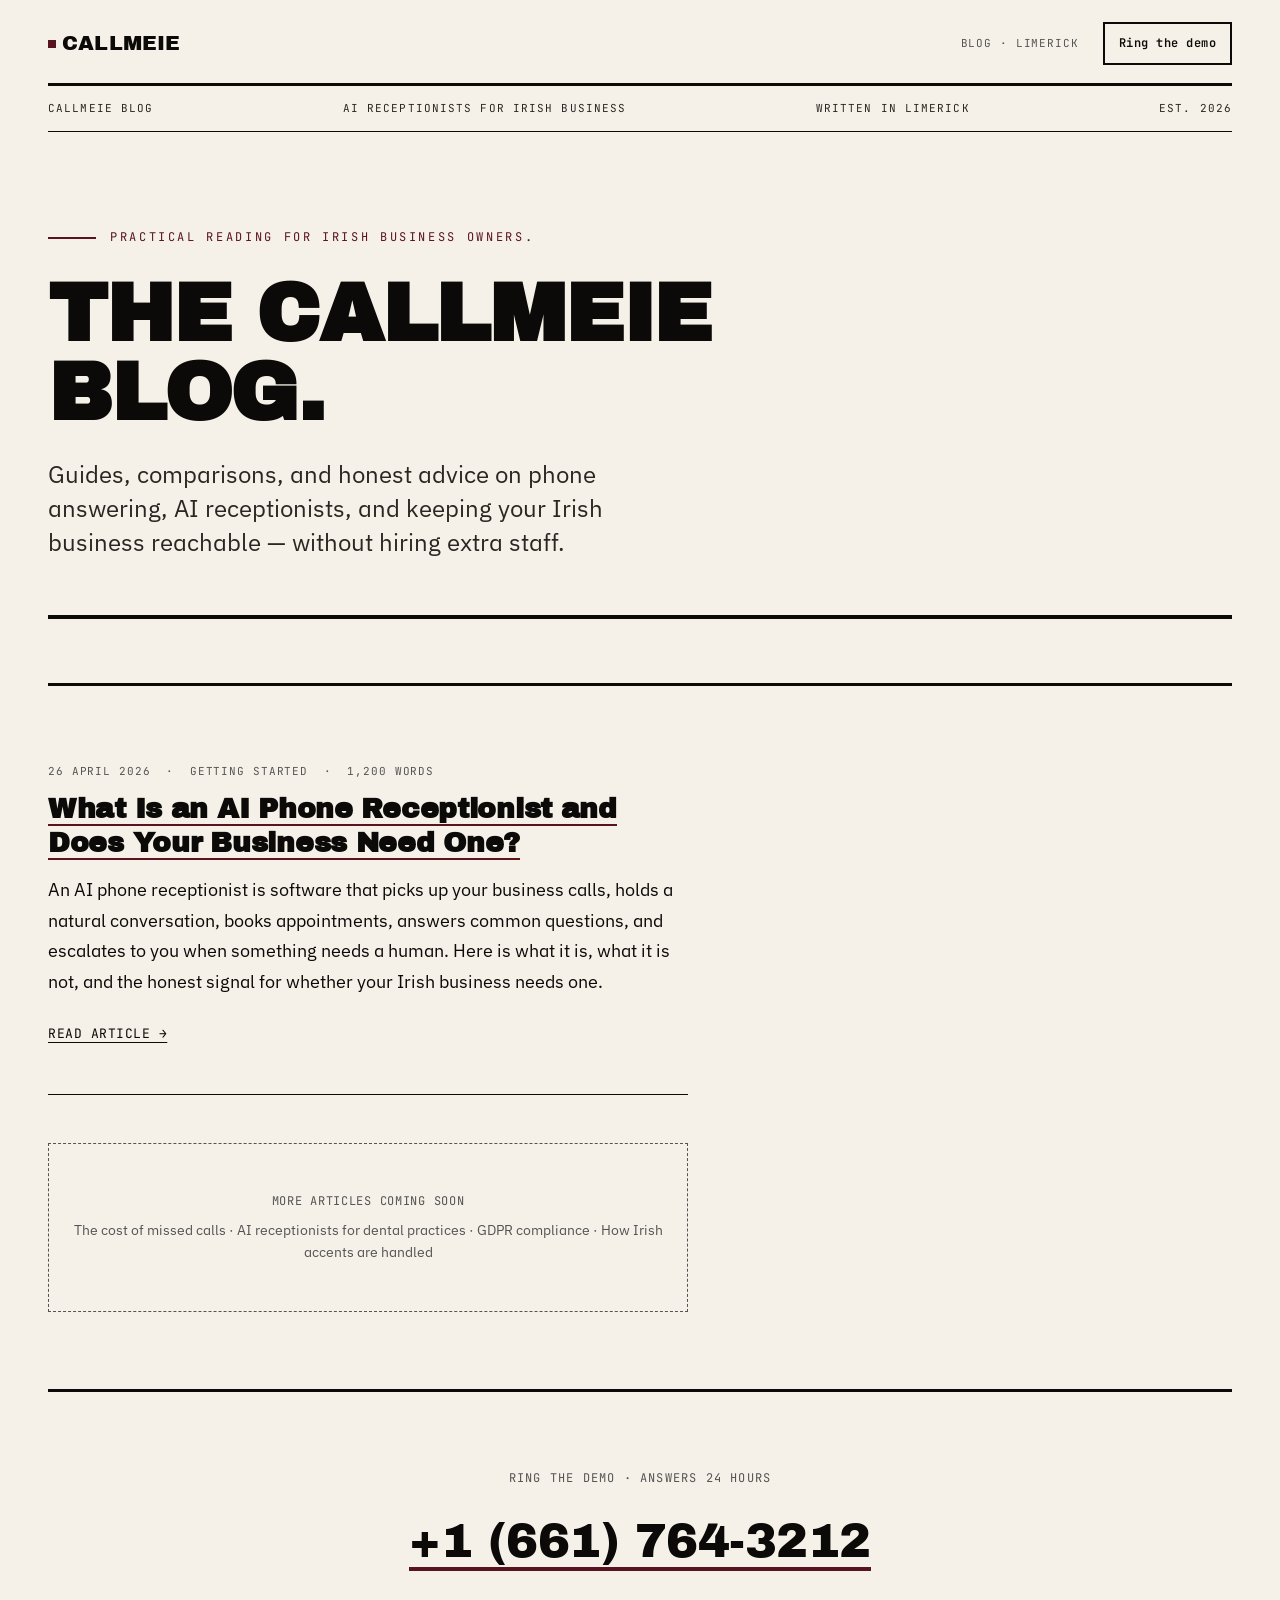
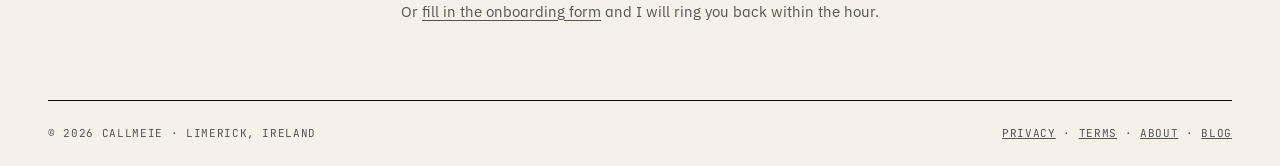
==== blog/index.html @ 223cea95 "feat(site): add blog section, about page, brand assets, SEO improvements - /blog/: new static blog l" ====
<!doctype html>
<html lang="en-IE">
<head>
<meta charset="utf-8" />
<meta name="viewport" content="width=device-width, initial-scale=1" />
<title>Blog — AI Receptionist for Irish Businesses | CallMeIE</title>
<meta name="description" content="Guides, comparisons, and practical advice on AI phone answering for Irish small businesses. Written in Limerick for Irish owners." />
<link rel="canonical" href="https://callmeie.ie/blog/" />
<link rel="icon" type="image/png" sizes="512x512" href="/favicon.png" />
<link rel="icon" type="image/svg+xml" href="/favicon.svg" />
<link rel="apple-touch-icon" href="/favicon.png" />

<!-- Geo / Local SEO -->
<meta name="geo.region" content="IE-LK" />
<meta name="geo.placename" content="Limerick, Ireland" />
<meta name="geo.position" content="52.6638;-8.6267" />
<meta name="ICBM" content="52.6638, -8.6267" />

<!-- Open Graph -->
<meta property="og:type" content="website" />
<meta property="og:url" content="https://callmeie.ie/blog/" />
<meta property="og:title" content="Blog — AI Receptionist for Irish Businesses | CallMeIE" />
<meta property="og:description" content="Guides and practical advice on AI phone answering for Irish small businesses." />
<meta property="og:locale" content="en_IE" />
<meta property="og:site_name" content="CallMeIE" />

<!-- Structured Data -->
<script type="application/ld+json">
{
  "@context": "https://schema.org",
  "@graph": [
    {
      "@type": "Blog",
      "@id": "https://callmeie.ie/blog/#blog",
      "name": "CallMeIE Blog",
      "url": "https://callmeie.ie/blog/",
      "description": "Guides and practical advice on AI phone answering for Irish small businesses.",
      "publisher": { "@id": "https://callmeie.ie/#business" }
    },
    {
      "@type": "BreadcrumbList",
      "itemListElement": [
        { "@type": "ListItem", "position": 1, "name": "Home", "item": "https://callmeie.ie/" },
        { "@type": "ListItem", "position": 2, "name": "Blog", "item": "https://callmeie.ie/blog/" }
      ]
    }
  ]
}
</script>

<link rel="preconnect" href="https://fonts.googleapis.com">
<link rel="preconnect" href="https://fonts.gstatic.com" crossorigin>
<link href="https://fonts.googleapis.com/css2?family=Archivo+Black&family=IBM+Plex+Sans:wght@400;500;600;700&family=JetBrains+Mono:wght@400;500;600;700&display=swap" rel="stylesheet">
<link rel="stylesheet" href="/styles.css">
</head>
<body>

<div class="page">

  <header class="topbar" role="banner">
    <a class="wordmark" href="/" aria-label="CallMeIE — home">
      <span class="wordmark__dot" aria-hidden="true"></span>CallMeIE
    </a>
    <div class="topbar__right">
      <span class="topbar__meta">Blog · Limerick</span>
      <a class="topbar__cta" href="tel:+16617643212">Ring the demo</a>
    </div>
  </header>

  <div class="masthead-strip" aria-hidden="true">
    <span>CallMeIE Blog</span>
    <span>AI Receptionists for Irish Business</span>
    <span>Written in Limerick</span>
    <span>Est. 2026</span>
  </div>

  <!-- HERO -->
  <section class="hero" id="top" aria-labelledby="blog-title" style="padding-bottom: 0;">
    <div class="hero__kicker">Practical reading for Irish business owners.</div>
    <h1 id="blog-title" class="hero__headline">The CallMeIE Blog.</h1>
    <p class="hero__sub">
      Guides, comparisons, and honest advice on phone answering, AI receptionists,
      and keeping your Irish business reachable — without hiring extra staff.
    </p>
  </section>

  <div style="border-top: 3px solid var(--ink); margin-top: clamp(32px,5vw,64px);"></div>

  <!-- ARTICLE LISTING -->
  <section style="max-width: var(--measure); margin: clamp(40px,6vw,80px) 0;" aria-label="Articles">

    <!-- Article 1 -->
    <article style="border-bottom: 1px solid var(--ink); padding-bottom: clamp(32px,4vw,48px); margin-bottom: clamp(32px,4vw,48px);">
      <div style="font-family:'JetBrains Mono',monospace; font-size:11px; letter-spacing:0.08em; text-transform:uppercase; color:var(--ink-muted); margin-bottom:12px;">
        26 April 2026 &nbsp;·&nbsp; Getting Started &nbsp;·&nbsp; 1,200 words
      </div>
      <h2 style="font-family:'Archivo Black',sans-serif; font-size:clamp(20px,2.6vw,28px); margin:0 0 16px; letter-spacing:-0.01em; line-height:1.2;">
        <a href="/blog/what-is-an-ai-phone-receptionist.html" style="text-decoration:none; color:var(--ink); border-bottom:2px solid var(--burgundy);">
          What Is an AI Phone Receptionist and Does Your Business Need One?
        </a>
      </h2>
      <p style="margin:0 0 20px; line-height:1.7;">
        An AI phone receptionist is software that picks up your business calls, holds a
        natural conversation, books appointments, answers common questions, and escalates
        to you when something needs a human. Here is what it is, what it is not, and
        the honest signal for whether your Irish business needs one.
      </p>
      <a href="/blog/what-is-an-ai-phone-receptionist.html" style="font-family:'JetBrains Mono',monospace; font-size:13px; letter-spacing:0.04em; text-transform:uppercase; color:var(--ink); text-decoration:underline; text-underline-offset:4px;">
        Read article →
      </a>
    </article>

    <!-- Coming Soon placeholder -->
    <div style="padding: clamp(32px,4vw,48px) 0; text-align:center; border: 1px dashed var(--ink-muted);">
      <p style="font-family:'JetBrains Mono',monospace; font-size:12px; letter-spacing:0.06em; text-transform:uppercase; color:var(--ink-muted); margin:0 0 8px;">
        More articles coming soon
      </p>
      <p style="margin:0; color:var(--ink-muted); font-size:14px;">
        The cost of missed calls · AI receptionists for dental practices · GDPR compliance · How Irish accents are handled
      </p>
    </div>

  </section>

  <!-- CTA -->
  <section style="border-top: 3px solid var(--ink); padding: clamp(40px,6vw,80px) 0; text-align:center;" aria-label="Get started">
    <p style="font-family:'JetBrains Mono',monospace; font-size:12px; letter-spacing:0.1em; text-transform:uppercase; color:var(--ink-muted); margin:0 0 16px;">
      Ring the demo · Answers 24 hours
    </p>
    <a href="tel:+16617643212" style="font-family:'Archivo Black',sans-serif; font-size:clamp(28px,4vw,48px); text-decoration:none; letter-spacing:-0.01em; border-bottom:4px solid var(--burgundy);">
      +1 (661) 764-3212
    </a>
    <p style="margin: 20px 0 0; font-size: 15px; color: var(--ink-muted);">
      Or <a href="/onboard.html" style="text-decoration:underline; text-underline-offset:3px;">fill in the onboarding form</a> and I will ring you back within the hour.
    </p>
  </section>

  <!-- FOOTER -->
  <footer style="border-top: 1px solid var(--ink); padding: 24px 0; display:flex; justify-content:space-between; align-items:center; flex-wrap:wrap; gap:12px; font-family:'JetBrains Mono',monospace; font-size:11px; letter-spacing:0.06em; text-transform:uppercase; color:var(--ink-muted);">
    <span>© 2026 CallMeIE · Limerick, Ireland</span>
    <span>
      <a href="/privacy.html" style="color:inherit;">Privacy</a> ·
      <a href="/terms.html" style="color:inherit;">Terms</a> ·
      <a href="/about.html" style="color:inherit;">About</a> ·
      <a href="/blog/" style="color:inherit;">Blog</a>
    </span>
  </footer>

</div>

</body>
</html>
---- styles.css ----
/* CallMeIE — Brutalism Editorial × Telephonic Mono
   Paper cream + deep ink + single burgundy accent.
   Archivo Black display · IBM Plex Sans body · JetBrains Mono for phone numbers, timestamps, prices.
   The phone number IS the hero visual. */

:root {
  --paper: #F5F1E8;
  --paper-deep: #ECE7D9;
  --ink: #0b0a08;
  --ink-soft: #2a2622;
  --ink-muted: #545454;
  --burgundy: #5A1420;
  --measure: 640px;
  --section-gap: clamp(56px, 8vw, 112px);
  --rule-heavy: 3px;
  --rule-thick: 4px;
}

*, *::before, *::after { box-sizing: border-box; }
html { -webkit-text-size-adjust: 100%; }
body {
  margin: 0; background: var(--paper); color: var(--ink);
  font-family: 'IBM Plex Sans', -apple-system, BlinkMacSystemFont, 'Segoe UI', sans-serif;
  font-feature-settings: "ss01", "cv11";
  font-size: 18px; line-height: 1.58;
  -webkit-font-smoothing: antialiased;
}

a { color: inherit; }
a:hover { text-decoration-thickness: 2px; }
::selection { background: var(--burgundy); color: var(--paper); }

/* Layout scaffold */
.page { max-width: 1280px; margin: 0 auto; padding: 0 clamp(20px, 4vw, 48px); position: relative; }

/* Topbar */
.topbar {
  position: relative; z-index: 5;
  display: flex; align-items: center; justify-content: space-between;
  padding: 22px 0 18px; border-bottom: var(--rule-heavy) solid var(--ink);
  gap: 16px;
}
.wordmark {
  font-family: 'Archivo Black', 'Arial Black', sans-serif;
  font-size: clamp(18px, 1.6vw, 22px); letter-spacing: 0.01em;
  text-transform: uppercase; color: var(--ink); text-decoration: none;
}
.wordmark__dot {
  display: inline-block; width: 8px; height: 8px;
  background: var(--burgundy); margin: 0 6px 2px 0; vertical-align: middle;
}
.topbar__right { display: flex; align-items: center; gap: 24px; flex-wrap: wrap; justify-content: flex-end; }
.topbar__meta {
  font-family: 'JetBrains Mono', ui-monospace, Menlo, monospace;
  font-size: 11px; letter-spacing: 0.08em; text-transform: uppercase; color: var(--ink-muted);
}
@media (max-width: 720px) { .topbar__meta { display: none; } }
.topbar__cta {
  font-family: 'JetBrains Mono', ui-monospace, monospace;
  font-size: 12px; font-weight: 600; letter-spacing: 0.04em;
  color: var(--ink); text-decoration: none;
  padding: 10px 14px; border: 2px solid var(--ink);
  transition: background 0.15s ease, color 0.15s ease;
  white-space: nowrap;
}
.topbar__cta:hover { background: var(--ink); color: var(--paper); }

/* Masthead strip */
.masthead-strip {
  display: flex; justify-content: space-between; align-items: baseline;
  padding: 14px 0; border-bottom: 1px solid var(--ink);
  font-family: 'JetBrains Mono', monospace;
  font-size: 11px; letter-spacing: 0.1em; text-transform: uppercase; color: var(--ink-soft);
  gap: 18px; flex-wrap: wrap;
}
@media (max-width: 720px) {
  .masthead-strip { flex-direction: column; gap: 4px; align-items: flex-start; }
}

/* HERO — the phone number is the visual */
.hero {
  position: relative;
  padding: clamp(44px, 8vw, 96px) 0 clamp(56px, 9vw, 120px);
  border-bottom: var(--rule-thick) solid var(--ink);
}
.hero__kicker {
  font-family: 'JetBrains Mono', monospace;
  font-size: 12px; letter-spacing: 0.22em; text-transform: uppercase;
  color: var(--burgundy); margin-bottom: 28px;
  display: flex; align-items: center; gap: 14px;
}
.hero__kicker::before {
  content: ""; display: inline-block; width: 48px; height: 2px; background: var(--burgundy);
}
.hero__headline {
  font-family: 'Archivo Black', 'Arial Black', sans-serif;
  font-size: clamp(36px, 6.4vw, 88px); line-height: 0.96;
  letter-spacing: -0.015em; text-transform: uppercase;
  margin: 0 0 24px; color: var(--ink); max-width: 14ch;
}
.hero__sub {
  font-family: 'IBM Plex Sans', system-ui, sans-serif;
  font-weight: 400;
  font-size: clamp(18px, 2vw, 24px); line-height: 1.42;
  color: var(--ink-soft); max-width: 620px; margin: 0 0 clamp(36px, 5vw, 56px);
}
.hero__sub em { font-style: normal; font-weight: 600; color: var(--ink); }

.demo-number {
  font-family: 'JetBrains Mono', ui-monospace, monospace;
  font-weight: 700;
  font-size: clamp(44px, 12vw, 128px);
  line-height: 1.0; letter-spacing: -0.03em;
  color: var(--ink);
  display: block;
  margin: 0 0 16px;
  word-break: break-all;
  font-variant-numeric: tabular-nums;
  text-decoration: none;
}
.demo-number:hover { color: var(--burgundy); }
.demo-number__label {
  font-family: 'JetBrains Mono', monospace;
  font-size: 11px; font-weight: 500; letter-spacing: 0.22em; text-transform: uppercase;
  color: var(--ink-muted);
  display: block; margin-bottom: 10px;
}
.demo-number__caption {
  font-family: 'JetBrains Mono', monospace;
  font-size: 12px; letter-spacing: 0.1em; text-transform: uppercase;
  color: var(--ink-muted); margin-top: 8px;
}

.hero__actions {
  margin-top: clamp(28px, 4vw, 44px);
  display: flex; gap: 28px; align-items: center; flex-wrap: wrap;
}
.btn-primary {
  font-family: 'Archivo Black', sans-serif;
  font-size: 13px; letter-spacing: 0.14em; text-transform: uppercase;
  color: var(--paper); background: var(--ink);
  padding: 16px 22px; text-decoration: none;
  border: 2px solid var(--ink);
  transition: background 0.15s ease, color 0.15s ease;
  display: inline-block;
}
.btn-primary:hover { background: var(--burgundy); border-color: var(--burgundy); color: var(--paper); }
.btn-secondary {
  font-family: 'IBM Plex Sans', system-ui, sans-serif; font-weight: 400;
  font-size: 16px; color: var(--ink);
  text-decoration: none; border-bottom: 2px solid var(--ink);
  padding-bottom: 2px;
}
.btn-secondary:hover { color: var(--burgundy); border-bottom-color: var(--burgundy); }

/* Section scaffolding */
section.editorial {
  padding: var(--section-gap) 0;
  border-bottom: var(--rule-thick) solid var(--ink);
  position: relative; z-index: 2;
}
.section-head {
  display: grid; grid-template-columns: 80px 1fr;
  gap: 22px; align-items: baseline; margin-bottom: 48px;
}
@media (max-width: 640px) { .section-head { grid-template-columns: 56px 1fr; gap: 14px; } }
.section-num {
  font-family: 'JetBrains Mono', monospace;
  font-size: 11px; letter-spacing: 0.16em; color: var(--ink-muted);
  padding-top: 0.6em; border-top: 2px solid var(--ink);
}
.section-title {
  font-family: 'Archivo Black', sans-serif;
  font-size: clamp(30px, 4.6vw, 62px); line-height: 0.95;
  letter-spacing: -0.015em; text-transform: uppercase; margin: 0; color: var(--ink);
}
.section-dek {
  font-family: 'IBM Plex Sans', system-ui, sans-serif; font-weight: 400;
  font-size: clamp(17px, 1.6vw, 20px); line-height: 1.5;
  color: var(--ink-soft); max-width: var(--measure); margin: 20px 0 0 102px;
}
@media (max-width: 640px) { .section-dek { margin-left: 70px; } }

/* Demo strip — how the demo works */
.demo-strip {
  display: grid; grid-template-columns: 1.2fr 1fr; gap: clamp(32px, 5vw, 72px);
  align-items: start; border-top: 1px solid var(--ink); padding-top: 44px;
}
@media (max-width: 860px) { .demo-strip { grid-template-columns: 1fr; gap: 36px; } }
.demo-strip__prose p {
  font-family: 'IBM Plex Sans', system-ui, sans-serif; font-size: 18px; line-height: 1.62;
  margin: 0 0 16px; color: var(--ink-soft); max-width: 540px;
}
.demo-strip__prose strong { color: var(--ink); font-weight: 600; }
.demo-steps {
  list-style: none; padding: 0; margin: 24px 0 0; counter-reset: demo;
  border-top: 1px solid var(--ink);
}
.demo-steps li {
  counter-increment: demo;
  padding: 14px 0 14px 44px; border-bottom: 1px solid var(--ink);
  position: relative;
  font-family: 'IBM Plex Sans', system-ui, sans-serif; font-size: 16px; line-height: 1.5; color: var(--ink);
}
.demo-steps li::before {
  content: counter(demo, decimal-leading-zero);
  position: absolute; left: 0; top: 14px;
  font-family: 'JetBrains Mono', monospace;
  font-size: 11px; font-weight: 500; letter-spacing: 0.1em;
  color: var(--burgundy);
}
.demo-steps li b {
  font-family: 'Archivo Black', sans-serif; font-weight: 400;
  text-transform: uppercase; letter-spacing: 0.02em; font-size: 14px;
  display: block; margin-bottom: 2px; color: var(--ink);
}

/* Call log excerpt */
.call-log {
  border-top: 2px solid var(--ink); border-bottom: 2px solid var(--ink);
  padding: 24px 0; margin: 0;
  font-family: 'JetBrains Mono', monospace;
  font-size: clamp(13px, 1.3vw, 15px); line-height: 1.9;
  color: var(--ink);
}
.call-log__kicker {
  font-size: 10px; letter-spacing: 0.22em; text-transform: uppercase;
  color: var(--burgundy); margin-bottom: 14px;
  padding-bottom: 10px; border-bottom: 1px solid var(--ink);
}
.call-log__line { display: block; }
.call-log__time { color: var(--ink-muted); margin-right: 10px; }
.call-log__who { font-weight: 600; color: var(--burgundy); margin-right: 8px; }
.call-log__who--ai { color: var(--ink); }
.call-log__text { color: var(--ink-soft); font-family: 'IBM Plex Sans', system-ui, sans-serif; font-weight: 400; font-size: 16px; }

/* What it handles */
.handles-grid {
  display: grid; grid-template-columns: 1fr 1fr; gap: 0;
  border-top: 1px solid var(--ink);
}
@media (max-width: 860px) { .handles-grid { grid-template-columns: 1fr; } }
.handles-item {
  padding: 36px 28px 40px 0; border-bottom: 1px solid var(--ink);
}
.handles-item:nth-child(odd) { padding-right: 40px; border-right: 1px solid var(--ink); }
.handles-item:nth-child(even) { padding-left: 40px; padding-right: 0; }
@media (max-width: 860px) {
  .handles-item, .handles-item:nth-child(odd), .handles-item:nth-child(even) {
    padding: 28px 0; border-right: 0;
  }
}
.handles-item__num {
  font-family: 'JetBrains Mono', monospace;
  font-size: 11px; letter-spacing: 0.22em; text-transform: uppercase;
  color: var(--burgundy); margin-bottom: 12px;
  display: flex; align-items: center; gap: 12px;
}
.handles-item__num::before {
  content: ""; width: 24px; height: 2px; background: var(--burgundy); display: inline-block;
}
.handles-item__title {
  font-family: 'Archivo Black', sans-serif;
  font-size: clamp(22px, 2.2vw, 28px); line-height: 1.05;
  letter-spacing: -0.005em; text-transform: uppercase;
  margin: 0 0 12px; color: var(--ink);
}
.handles-item p {
  font-family: 'IBM Plex Sans', system-ui, sans-serif; font-size: 16px; line-height: 1.55;
  color: var(--ink-soft); margin: 0; max-width: 480px;
}

/* Verticals — editorial blocks */
.vertical {
  display: grid; grid-template-columns: 180px 1fr; gap: 48px;
  padding: 48px 0; border-top: 1px solid var(--ink); align-items: start;
}
.vertical:last-of-type { border-bottom: 1px solid var(--ink); }
@media (max-width: 860px) { .vertical { grid-template-columns: 1fr; gap: 20px; padding: 40px 0; } }
.vertical__label {
  font-family: 'JetBrains Mono', monospace;
  font-size: 11px; letter-spacing: 0.2em; text-transform: uppercase;
  color: var(--ink-muted); padding-top: 6px;
}
.vertical__label b {
  display: block; font-family: 'Archivo Black', sans-serif;
  font-size: clamp(24px, 2.4vw, 30px); letter-spacing: -0.01em; color: var(--burgundy);
  margin-bottom: 8px; font-weight: 400; line-height: 1;
}
.vertical__body { max-width: var(--measure); }
.vertical__head {
  font-family: 'Archivo Black', sans-serif;
  font-size: clamp(20px, 2.2vw, 28px); line-height: 1.05;
  text-transform: uppercase; letter-spacing: -0.005em;
  margin: 0 0 16px; color: var(--ink);
}
.vertical__body > p {
  font-family: 'IBM Plex Sans', system-ui, sans-serif; font-size: 17px; line-height: 1.6;
  margin: 0 0 16px; color: var(--ink-soft);
}
.qa {
  border-top: 1px solid var(--ink); border-bottom: 1px solid var(--ink);
  margin: 20px 0; padding: 14px 0;
}
.qa__row { display: grid; grid-template-columns: 80px 1fr; gap: 14px; padding: 6px 0; }
.qa__tag {
  font-family: 'JetBrains Mono', monospace;
  font-size: 10px; letter-spacing: 0.2em; text-transform: uppercase;
  color: var(--burgundy); padding-top: 4px;
}
.qa__text {
  font-family: 'IBM Plex Sans', system-ui, sans-serif; font-weight: 400; font-size: 16px;
  line-height: 1.5; color: var(--ink);
}
.qa__text--a { font-style: normal; }

/* Pricing */
.pricing {
  display: grid; grid-template-columns: repeat(3, 1fr); gap: 0;
  border-top: 1px solid var(--ink);
}
@media (max-width: 860px) { .pricing { grid-template-columns: 1fr; } }
.tier {
  padding: 40px 28px 44px; border-bottom: 1px solid var(--ink);
  border-right: 1px solid var(--ink);
}
.tier:last-child { border-right: 0; }
@media (max-width: 860px) {
  .tier { border-right: 0; padding: 32px 0; }
}
.tier--featured { background: var(--paper-deep); }
.tier__kicker {
  font-family: 'JetBrains Mono', monospace;
  font-size: 11px; letter-spacing: 0.22em; text-transform: uppercase;
  color: var(--burgundy); margin-bottom: 14px;
}
.tier__name {
  font-family: 'Archivo Black', sans-serif;
  font-size: clamp(28px, 3vw, 40px); line-height: 1;
  text-transform: uppercase; letter-spacing: -0.01em;
  margin: 0 0 20px; color: var(--ink);
}
.tier__price {
  font-family: 'JetBrains Mono', monospace; font-weight: 600;
  font-size: clamp(28px, 3.2vw, 44px); color: var(--ink);
  letter-spacing: -0.02em; line-height: 1; margin-bottom: 6px;
}
.tier__price span {
  font-size: 14px; font-weight: 400; color: var(--ink-muted);
  letter-spacing: 0; margin-left: 4px;
}
.tier__setup {
  font-family: 'JetBrains Mono', monospace;
  font-size: 12px; letter-spacing: 0.06em; color: var(--ink-muted);
  margin-bottom: 22px; padding-bottom: 16px; border-bottom: 1px solid var(--ink);
}
.tier__list { list-style: none; padding: 0; margin: 0 0 24px; }
.tier__list li {
  font-family: 'IBM Plex Sans', system-ui, sans-serif; font-size: 15px; line-height: 1.5;
  color: var(--ink-soft); padding: 8px 0;
  border-bottom: 1px dashed rgba(11,10,8,0.2);
}
.tier__list li:last-child { border-bottom: 0; }
.tier__list li::before {
  content: "+"; font-family: 'JetBrains Mono', monospace; font-weight: 600;
  color: var(--burgundy); margin-right: 10px;
}
.tier__cta {
  display: inline-block; margin-top: 12px;
  font-family: 'Archivo Black', sans-serif;
  font-size: 12px; letter-spacing: 0.14em; text-transform: uppercase;
  color: var(--ink); text-decoration: none;
  padding: 12px 16px; border: 2px solid var(--ink);
  transition: background 0.15s, color 0.15s;
}
.tier__cta:hover { background: var(--ink); color: var(--paper); }

.enterprise {
  margin-top: 32px; padding: 32px 0 0; border-top: 2px solid var(--ink);
  display: grid; grid-template-columns: 220px 1fr auto; gap: 32px; align-items: baseline;
}
@media (max-width: 760px) { .enterprise { grid-template-columns: 1fr; gap: 14px; } }
.enterprise__name {
  font-family: 'Archivo Black', sans-serif;
  font-size: clamp(22px, 2.4vw, 30px); text-transform: uppercase; margin: 0;
}
.enterprise__body {
  font-family: 'IBM Plex Sans', system-ui, sans-serif; font-size: 16px; color: var(--ink-soft); line-height: 1.5; margin: 0;
}
.enterprise__price {
  font-family: 'JetBrains Mono', monospace; font-weight: 600;
  font-size: 16px; color: var(--ink); letter-spacing: 0.04em; text-transform: uppercase;
  white-space: nowrap;
}

/* Cost comparison */
.cost-compare {
  display: grid; grid-template-columns: 1fr 1fr; gap: 0;
  border-top: 2px solid var(--ink); border-bottom: 2px solid var(--ink);
}
@media (max-width: 760px) { .cost-compare { grid-template-columns: 1fr; } }
.cost-col {
  padding: 36px 32px 40px 0;
}
.cost-col:first-child { border-right: 1px solid var(--ink); padding-right: 40px; }
.cost-col:last-child { padding-left: 40px; padding-right: 0; background: var(--paper-deep); }
@media (max-width: 760px) {
  .cost-col, .cost-col:first-child, .cost-col:last-child {
    padding: 28px 20px; border-right: 0;
    border-bottom: 1px solid var(--ink);
  }
  .cost-col:last-child { border-bottom: 0; }
}
.cost-col__kicker {
  font-family: 'JetBrains Mono', monospace;
  font-size: 11px; letter-spacing: 0.22em; text-transform: uppercase;
  color: var(--burgundy); margin-bottom: 12px;
}
.cost-col__head {
  font-family: 'Archivo Black', sans-serif;
  font-size: clamp(22px, 2.4vw, 30px); line-height: 1.05;
  text-transform: uppercase; letter-spacing: -0.005em;
  margin: 0 0 18px; color: var(--ink);
}
.cost-col p {
  font-family: 'IBM Plex Sans', system-ui, sans-serif; font-size: 16px; line-height: 1.55;
  color: var(--ink-soft); margin: 0 0 14px; max-width: 480px;
}
.cost-row {
  display: flex; justify-content: space-between; align-items: baseline;
  padding: 10px 0; border-bottom: 1px solid var(--ink);
  gap: 16px; font-family: 'JetBrains Mono', monospace; font-size: 13px;
}
.cost-row__label { color: var(--ink); }
.cost-row__value { color: var(--ink); font-weight: 600; text-align: right; letter-spacing: 0.02em; }
.cost-note {
  font-family: 'IBM Plex Sans', system-ui, sans-serif; font-weight: 400; font-size: 14px;
  color: var(--ink-muted); margin-top: 14px; line-height: 1.5;
}

/* Irish specifics */
.irish-list {
  list-style: none; padding: 0; margin: 0;
  border-top: 1px solid var(--ink);
}
.irish-list li {
  display: grid; grid-template-columns: 200px 1fr;
  padding: 18px 0; border-bottom: 1px solid var(--ink);
  gap: 24px; align-items: baseline;
}
@media (max-width: 640px) { .irish-list li { grid-template-columns: 1fr; gap: 4px; padding: 14px 0; } }
.irish-list li > span:first-child {
  font-family: 'JetBrains Mono', monospace;
  font-size: 11px; letter-spacing: 0.18em; text-transform: uppercase;
  color: var(--burgundy); font-weight: 500;
}
.irish-list li > span:last-child {
  font-family: 'IBM Plex Sans', system-ui, sans-serif; font-size: 16px; color: var(--ink-soft); line-height: 1.5;
}

/* Founder statement */
.founder {
  max-width: 720px; margin: 0 auto;
  padding: clamp(24px, 4vw, 48px) 0 0;
  text-align: left;
}
.founder__body {
  font-family: 'IBM Plex Sans', system-ui, sans-serif; font-weight: 400;
  font-size: clamp(20px, 2.2vw, 28px); line-height: 1.42;
  color: var(--ink); margin: 0 0 28px;
}
.founder__body em { font-style: normal; font-weight: 500; }
.founder__sign {
  display: grid; grid-template-columns: auto 1fr; gap: 22px;
  align-items: center; padding-top: 24px; border-top: 2px solid var(--ink);
}
.founder__signature {
  font-family: 'IBM Plex Sans', system-ui, sans-serif; font-weight: 500;
  font-size: 28px; color: var(--ink); line-height: 1;
  padding-right: 22px; border-right: 1px solid var(--ink);
}
.founder__caption {
  font-family: 'JetBrains Mono', monospace;
  font-size: 11px; letter-spacing: 0.08em; text-transform: uppercase;
  color: var(--ink-muted); line-height: 1.55;
}
.founder__caption strong {
  font-family: 'Archivo Black', sans-serif;
  color: var(--ink); font-weight: 400; letter-spacing: 0.04em;
  display: block; margin-bottom: 2px;
}

/* FAQ */
.faq-list { border-top: 1px solid var(--ink); }
.faq-list details {
  border-bottom: 1px solid var(--ink);
  padding: 22px 0; cursor: pointer;
}
.faq-list summary {
  list-style: none; cursor: pointer;
  display: grid; grid-template-columns: 80px 1fr 24px;
  gap: 18px; align-items: baseline;
  font-family: 'Archivo Black', sans-serif;
  font-size: clamp(18px, 2vw, 22px);
  text-transform: uppercase; letter-spacing: -0.005em;
  color: var(--ink); line-height: 1.25;
}
@media (max-width: 640px) { .faq-list summary { grid-template-columns: 56px 1fr 20px; gap: 12px; } }
.faq-list summary::-webkit-details-marker { display: none; }
.faq-list summary span.faq-num {
  font-family: 'JetBrains Mono', monospace; font-weight: 500;
  font-size: 11px; letter-spacing: 0.16em; color: var(--burgundy);
  padding-top: 0.4em;
}
.faq-list summary span.faq-toggle {
  font-family: 'JetBrains Mono', monospace; font-weight: 600;
  font-size: 20px; color: var(--ink); text-align: right; line-height: 1;
}
.faq-list details[open] summary span.faq-toggle::before { content: "−"; }
.faq-list details:not([open]) summary span.faq-toggle::before { content: "+"; }
.faq-list .faq-body {
  font-family: 'IBM Plex Sans', system-ui, sans-serif; font-size: 17px; line-height: 1.6;
  color: var(--ink-soft); max-width: var(--measure);
  margin: 18px 0 0 98px; padding-left: 0;
}
@media (max-width: 640px) { .faq-list .faq-body { margin-left: 68px; } }
.faq-list .faq-body p { margin: 0 0 10px; }
.faq-list .faq-body p:last-child { margin-bottom: 0; }

/* Final CTA */
.final-cta {
  padding: clamp(64px, 10vw, 128px) 0;
  border-bottom: var(--rule-thick) solid var(--ink);
  background: var(--ink); color: var(--paper);
}
.final-cta__kicker {
  font-family: 'JetBrains Mono', monospace;
  font-size: 12px; letter-spacing: 0.22em; text-transform: uppercase;
  color: #c89b9e; margin-bottom: 28px;
  display: flex; align-items: center; gap: 14px;
}
.final-cta__kicker::before {
  content: ""; display: inline-block; width: 48px; height: 2px; background: #c89b9e;
}
.final-cta__headline {
  font-family: 'Archivo Black', sans-serif;
  font-size: clamp(28px, 4vw, 52px); line-height: 1;
  text-transform: uppercase; letter-spacing: -0.01em;
  margin: 0 0 28px; color: var(--paper); max-width: 18ch;
}
.final-cta__number {
  font-family: 'JetBrains Mono', monospace; font-weight: 700;
  font-size: clamp(36px, 10vw, 112px);
  line-height: 1.0; letter-spacing: -0.03em;
  color: var(--paper); text-decoration: none;
  display: block; margin: 0 0 24px;
  word-break: break-all;
  font-variant-numeric: tabular-nums;
}
.final-cta__number:hover { color: #c89b9e; }
.final-cta__sub {
  font-family: 'IBM Plex Sans', system-ui, sans-serif; font-weight: 400;
  font-size: clamp(16px, 1.8vw, 20px); color: rgba(245,241,232,0.85);
  max-width: 540px; margin: 0 0 32px; line-height: 1.5;
}
.final-cta__secondary {
  font-family: 'Archivo Black', sans-serif;
  font-size: 13px; letter-spacing: 0.14em; text-transform: uppercase;
  color: var(--paper); background: transparent;
  padding: 14px 20px; text-decoration: none;
  border: 2px solid var(--paper);
  transition: background 0.15s, color 0.15s;
  display: inline-block;
}
.final-cta__secondary:hover { background: var(--paper); color: var(--ink); }

/* Footer */
footer {
  background: var(--paper); padding: 56px 0 36px;
  border-top: var(--rule-thick) solid var(--ink);
  font-family: 'JetBrains Mono', monospace;
  font-size: 11px; letter-spacing: 0.08em; text-transform: uppercase; color: var(--ink-muted);
}
.footer-grid {
  display: grid; grid-template-columns: 2fr 1fr 1fr 1fr;
  gap: 40px; margin-bottom: 40px;
}
@media (max-width: 860px) { .footer-grid { grid-template-columns: 1fr 1fr; gap: 28px; } }
@media (max-width: 520px) { .footer-grid { grid-template-columns: 1fr; } }
.footer-col h4 {
  font-family: 'Archivo Black', sans-serif;
  font-size: 12px; letter-spacing: 0.14em; text-transform: uppercase;
  color: var(--ink); margin: 0 0 14px;
}
.footer-col p, .footer-col li {
  font-family: 'IBM Plex Sans', system-ui, sans-serif; font-size: 13px; line-height: 1.55;
  letter-spacing: 0; text-transform: none; color: var(--ink-soft); margin: 0 0 6px;
}
.footer-col ul { list-style: none; padding: 0; margin: 0; }
.footer-col a { color: inherit; text-decoration: none; border-bottom: 1px solid rgba(11,10,8,0.25); }
.footer-col a:hover { border-bottom-color: var(--ink); }
.footer-col .mono-val {
  font-family: 'JetBrains Mono', monospace; font-size: 12px; letter-spacing: 0.04em;
  color: var(--ink); text-transform: none;
}
.footer-admin {
  padding: 14px 16px; margin-top: 10px;
  border: 1px dashed var(--ink-muted);
  font-family: 'JetBrains Mono', monospace; font-size: 11px;
  color: var(--ink-muted); text-transform: none; letter-spacing: 0;
  line-height: 1.5;
}
.footer-admin strong { color: var(--ink); font-weight: 600; letter-spacing: 0.08em; text-transform: uppercase; font-size: 10px; display: block; margin-bottom: 4px; }
.footer-admin a { color: var(--ink); border-bottom: 1px solid var(--ink-muted); word-break: break-all; }
.footer-legal {
  border-top: 1px solid var(--ink); padding-top: 22px;
  display: flex; justify-content: space-between; align-items: baseline;
  gap: 24px; flex-wrap: wrap;
  font-family: 'JetBrains Mono', monospace;
  font-size: 10px; letter-spacing: 0.12em; color: var(--ink-muted);
}
.footer-legal__wordmark {
  font-family: 'Archivo Black', sans-serif;
  color: var(--ink); font-size: 11px; letter-spacing: 0.16em;
}

/* Vertical switcher — back to horizontal page */
.vertical-switch {
  padding: 14px 0; border-bottom: 1px solid var(--ink);
  font-family: 'JetBrains Mono', monospace;
  font-size: 11px; letter-spacing: 0.08em; text-transform: uppercase; color: var(--ink-soft);
  display: flex; justify-content: space-between; gap: 18px; flex-wrap: wrap;
}
.vertical-switch a { color: var(--ink); text-decoration: none; border-bottom: 1px solid var(--ink); }
.vertical-switch a:hover { color: var(--burgundy); border-bottom-color: var(--burgundy); }
@media (max-width: 720px) {
  .vertical-switch { flex-direction: column; gap: 4px; align-items: flex-start; }
}

/* mobile-fit-safety */
html { overflow-x: hidden; }
body { max-width: 100vw; overflow-x: hidden; }
* { min-width: 0; }
img, video, iframe, svg, canvas { max-width: 100%; height: auto; display: block; }
@media (max-width: 640px) {
  [class*="grid"], [class*="cols"], [class*="row"], [class*="columns"] { grid-template-columns: 1fr !important; flex-direction: column !important; }
  [class*="container"] { max-width: 100% !important; padding-inline: 16px !important; }
  section, header, main, footer, article, aside, nav { max-width: 100% !important; padding-inline: clamp(12px, 4vw, 24px) !important; }
  h1 { font-size: clamp(30px, 8vw, 44px) !important; line-height: 1.05 !important; }
  h2 { font-size: clamp(24px, 6vw, 34px) !important; }
}
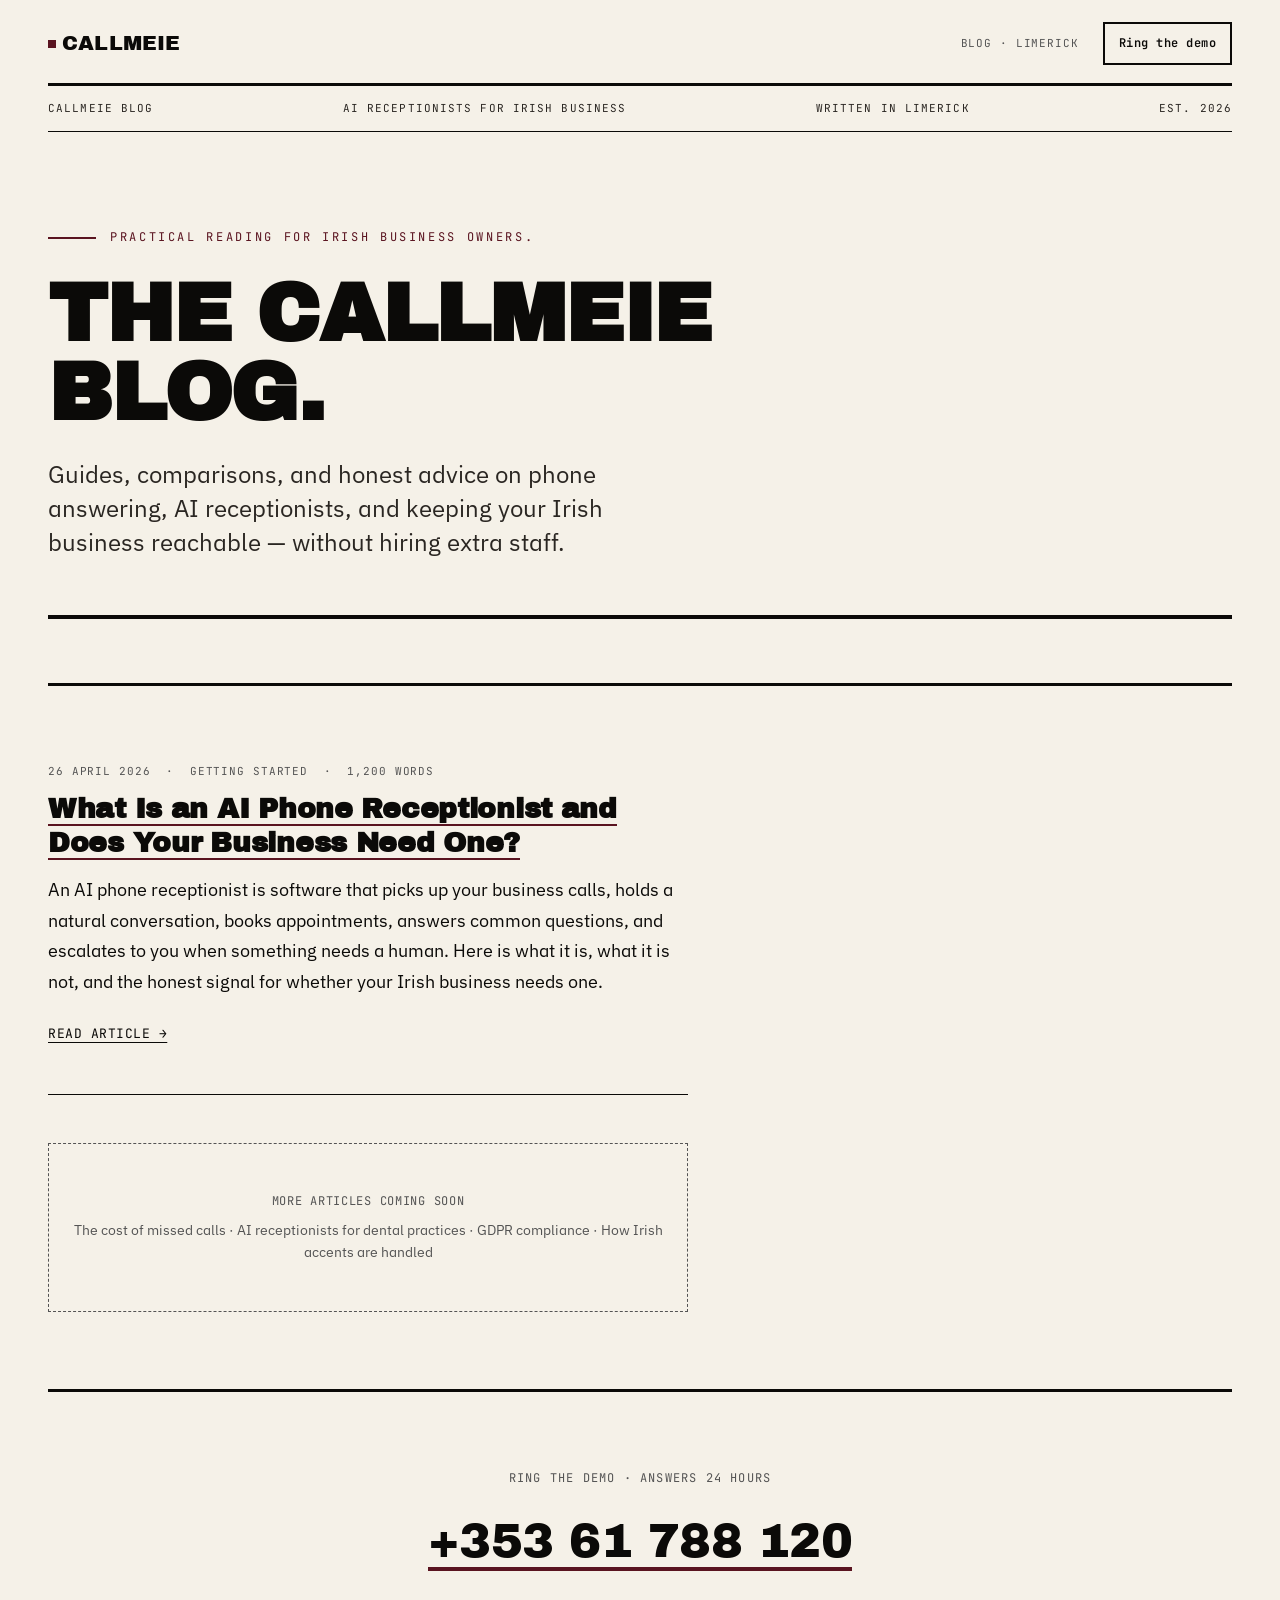
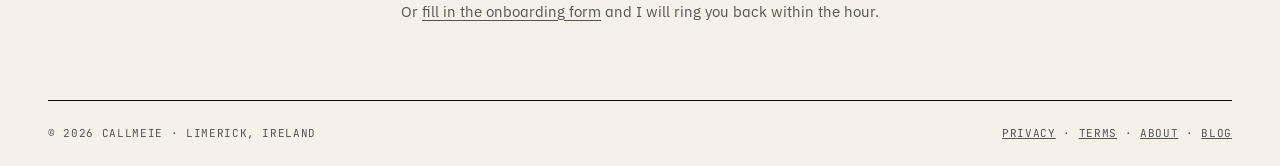
==== commit 25944394: "feat(stack): live Limerick line +353 61 788 120 across receptionist + site Mirrors callmeie-hub comm" ====
--- a/blog/index.html
+++ b/blog/index.html
@@ -5,7 +5,7 @@
 <meta name="viewport" content="width=device-width, initial-scale=1" />
 <title>Blog — AI Receptionist for Irish Businesses | CallMeIE</title>
 <meta name="description" content="Guides, comparisons, and practical advice on AI phone answering for Irish small businesses. Written in Limerick for Irish owners." />
-<link rel="canonical" href="https://callmeie.ie/blog/" />
+<link rel="canonical" href="https://receptionist.callmeie.ie/blog/" />
 <link rel="icon" type="image/png" sizes="512x512" href="/favicon.png" />
 <link rel="icon" type="image/svg+xml" href="/favicon.svg" />
 <link rel="apple-touch-icon" href="/favicon.png" />
@@ -18,7 +18,7 @@
 
 <!-- Open Graph -->
 <meta property="og:type" content="website" />
-<meta property="og:url" content="https://callmeie.ie/blog/" />
+<meta property="og:url" content="https://receptionist.callmeie.ie/blog/" />
 <meta property="og:title" content="Blog — AI Receptionist for Irish Businesses | CallMeIE" />
 <meta property="og:description" content="Guides and practical advice on AI phone answering for Irish small businesses." />
 <meta property="og:locale" content="en_IE" />
@@ -31,17 +31,17 @@
   "@graph": [
     {
       "@type": "Blog",
-      "@id": "https://callmeie.ie/blog/#blog",
+      "@id": "https://receptionist.callmeie.ie/blog/#blog",
       "name": "CallMeIE Blog",
-      "url": "https://callmeie.ie/blog/",
+      "url": "https://receptionist.callmeie.ie/blog/",
       "description": "Guides and practical advice on AI phone answering for Irish small businesses.",
-      "publisher": { "@id": "https://callmeie.ie/#business" }
+      "publisher": { "@id": "https://receptionist.callmeie.ie/#business" }
     },
     {
       "@type": "BreadcrumbList",
       "itemListElement": [
-        { "@type": "ListItem", "position": 1, "name": "Home", "item": "https://callmeie.ie/" },
-        { "@type": "ListItem", "position": 2, "name": "Blog", "item": "https://callmeie.ie/blog/" }
+        { "@type": "ListItem", "position": 1, "name": "Home", "item": "https://receptionist.callmeie.ie/" },
+        { "@type": "ListItem", "position": 2, "name": "Blog", "item": "https://receptionist.callmeie.ie/blog/" }
       ]
     }
   ]
@@ -63,7 +63,7 @@
     </a>
     <div class="topbar__right">
       <span class="topbar__meta">Blog · Limerick</span>
-      <a class="topbar__cta" href="tel:+16617643212">Ring the demo</a>
+      <a class="topbar__cta" href="tel:+35361788120">Ring the demo</a>
     </div>
   </header>
 
@@ -127,8 +127,8 @@
     <p style="font-family:'JetBrains Mono',monospace; font-size:12px; letter-spacing:0.1em; text-transform:uppercase; color:var(--ink-muted); margin:0 0 16px;">
       Ring the demo · Answers 24 hours
     </p>
-    <a href="tel:+16617643212" style="font-family:'Archivo Black',sans-serif; font-size:clamp(28px,4vw,48px); text-decoration:none; letter-spacing:-0.01em; border-bottom:4px solid var(--burgundy);">
-      +1 (661) 764-3212
+    <a href="tel:+35361788120" style="font-family:'Archivo Black',sans-serif; font-size:clamp(28px,4vw,48px); text-decoration:none; letter-spacing:-0.01em; border-bottom:4px solid var(--burgundy);">
+      +353 61 788 120
     </a>
     <p style="margin: 20px 0 0; font-size: 15px; color: var(--ink-muted);">
       Or <a href="/onboard.html" style="text-decoration:underline; text-underline-offset:3px;">fill in the onboarding form</a> and I will ring you back within the hour.
